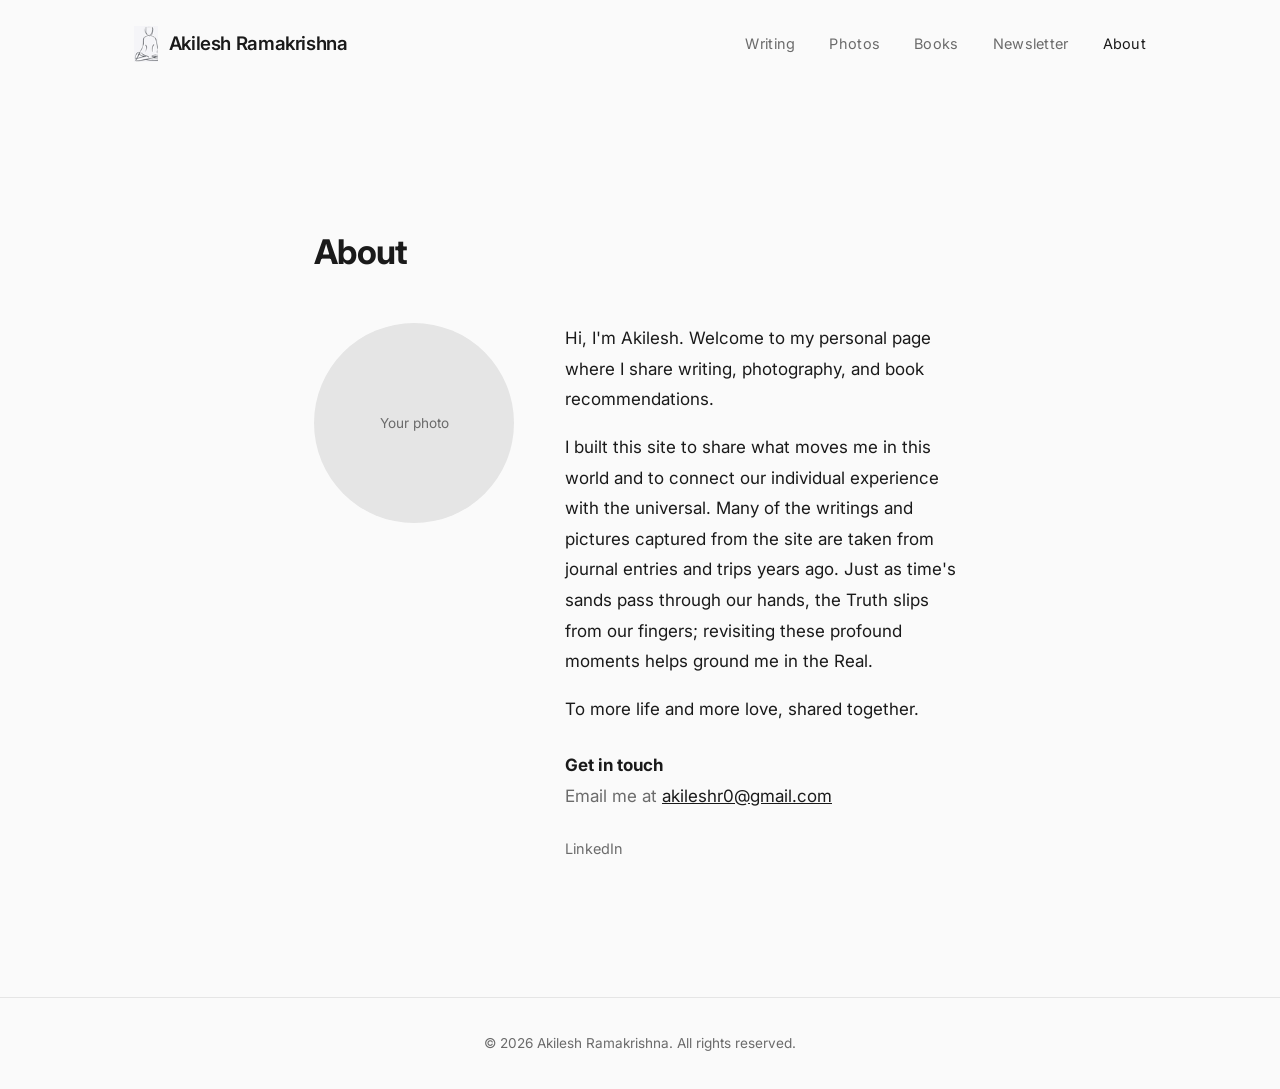
==== about.html @ 3a2b8339 "Initial site launch" ====
<!DOCTYPE html>
<html lang="en">
<head>
  <meta charset="UTF-8">
  <meta name="viewport" content="width=device-width, initial-scale=1.0">
  <title>About — Akilesh Ramakrishna</title>
  <meta name="description" content="About Akilesh Ramakrishna.">
  <link rel="preconnect" href="https://fonts.googleapis.com">
  <link href="https://fonts.googleapis.com/css2?family=Inter:wght@400;500;600;700&display=swap" rel="stylesheet">
  <link rel="stylesheet" href="style.css">
</head>
<body>
  <nav class="site-nav">
    <a href="index.html" class="site-nav__logo"><img src="meditation_logo.png" alt="Logo">Akilesh Ramakrishna</a>
    <button class="nav-toggle" aria-label="Menu" onclick="document.querySelector('.site-nav__links').classList.toggle('open')">
      <span></span><span></span><span></span>
    </button>
    <ul class="site-nav__links">
      <li><a href="writing.html">Writing</a></li>
      <li><a href="photos.html">Photos</a></li>
      <li><a href="books.html">Books</a></li>
      <li><a href="newsletter.html">Newsletter</a></li>
      <li><a href="about.html" class="active">About</a></li>
    </ul>
  </nav>

  <main class="container">
    <section class="about-section">
      <div class="section-header" style="padding-bottom: 2.5rem;">
        <h1 class="section-header__title">About</h1>
      </div>

      <div class="about-content">
        <div class="about-photo">
          <!-- Replace with your photo: <img src="images/headshot.jpg" alt="Akilesh Ramakrishna"> -->
          Your photo
        </div>
        <div class="about-text">
          <p>
            Hi, I'm Akilesh. Welcome to my personal page where I share writing, photography, and book recommendations.
          </p>
          <p>
            I built this site to share what moves me in this world and to connect our individual experience with the universal. Many of the writings and pictures captured from the site are taken from journal entries and trips years ago. Just as time's sands pass through our hands, the Truth slips from our fingers; revisiting these profound moments helps ground me in the Real.
          </p>
          <p>
            To more life and more love, shared together.
          </p>
          <p style="margin-top: 1.5rem;">
            <strong>Get in touch</strong><br>
            <span style="color: var(--color-text-muted);">
              Email me at <a href="mailto:akileshr0@gmail.com" style="color: var(--color-text); text-decoration: underline;">akileshr0@gmail.com</a>
            </span>
          </p>

          <div style="display: flex; gap: 1.5rem; margin-top: 1.5rem;">
            <a href="https://www.linkedin.com/in/akileshramak" target="_blank" style="color: var(--color-text-muted); font-size: 0.85rem;">LinkedIn</a>
          </div>
        </div>
      </div>
    </section>
  </main>

  <footer class="site-footer">
    &copy; 2026 Akilesh Ramakrishna. All rights reserved.
  </footer>
</body>
</html>
---- style.css ----
/* ── Reset & Base ── */
*, *::before, *::after { box-sizing: border-box; margin: 0; padding: 0; }

:root {
  --color-bg: #fafafa;
  --color-text: #1a1a1a;
  --color-text-muted: #6b6b6b;
  --color-accent: #2a2a2a;
  --color-border: #e5e5e5;
  --color-card-bg: #ffffff;
  --color-hover: #f0f0f0;
  --font-sans: 'Inter', -apple-system, BlinkMacSystemFont, 'Segoe UI', Roboto, sans-serif;
  --font-serif: 'Georgia', 'Times New Roman', serif;
  --max-width: 720px;
  --max-width-wide: 1080px;
}

html { font-size: 17px; scroll-behavior: smooth; }

body {
  font-family: var(--font-sans);
  color: var(--color-text);
  background: var(--color-bg);
  line-height: 1.7;
  -webkit-font-smoothing: antialiased;
}

a { color: var(--color-text); text-decoration: none; }
a:hover { color: var(--color-text-muted); }

img { max-width: 100%; height: auto; display: block; }

/* ── Navigation ── */
.site-nav {
  display: flex;
  align-items: center;
  justify-content: space-between;
  max-width: var(--max-width-wide);
  margin: 0 auto;
  padding: 1.5rem 2rem;
}

.site-nav__logo {
  font-size: 1.1rem;
  font-weight: 600;
  letter-spacing: -0.02em;
  display: flex;
  align-items: center;
  gap: 0.6rem;
}

.site-nav__logo img {
  height: 36px;
  width: auto;
}

.site-nav__links {
  display: flex;
  gap: 2rem;
  list-style: none;
}

.site-nav__links a {
  font-size: 0.85rem;
  color: var(--color-text-muted);
  letter-spacing: 0.02em;
  transition: color 0.2s;
}

.site-nav__links a:hover,
.site-nav__links a.active {
  color: var(--color-text);
}

/* Mobile nav toggle */
.nav-toggle { display: none; background: none; border: none; cursor: pointer; padding: 0.5rem; }
.nav-toggle span { display: block; width: 20px; height: 2px; background: var(--color-text); margin: 4px 0; transition: 0.3s; }

/* ── Layout ── */
.container { max-width: var(--max-width); margin: 0 auto; padding: 0 2rem; }
.container--wide { max-width: var(--max-width-wide); margin: 0 auto; padding: 0 2rem; }

/* ── Hero (Home) ── */
.hero {
  padding: 6rem 0 4rem;
  text-align: left;
}

.hero__title {
  font-size: 2.8rem;
  font-weight: 700;
  letter-spacing: -0.03em;
  line-height: 1.15;
  margin-bottom: 1.2rem;
}

.hero__subtitle {
  font-size: 1.15rem;
  color: var(--color-text-muted);
  max-width: 520px;
  line-height: 1.7;
}

/* ── Section headers ── */
.section-header {
  padding: 4rem 0 2rem;
}

.section-header__title {
  font-size: 2rem;
  font-weight: 700;
  letter-spacing: -0.02em;
}

.section-header__desc {
  color: var(--color-text-muted);
  margin-top: 0.5rem;
  font-size: 0.95rem;
}

/* ── Cards (Writing / Books) ── */
.card-list {
  display: flex;
  flex-direction: column;
  gap: 1px;
  border-top: 1px solid var(--color-border);
}

.card {
  display: block;
  padding: 1.8rem 0;
  border-bottom: 1px solid var(--color-border);
  transition: background 0.15s;
}

.card:hover { background: var(--color-hover); margin: 0 -2rem; padding: 1.8rem 2rem; }

.card__date {
  font-size: 0.78rem;
  color: var(--color-text-muted);
  text-transform: uppercase;
  letter-spacing: 0.06em;
  margin-bottom: 0.4rem;
}

.card__title {
  font-size: 1.15rem;
  font-weight: 600;
  margin-bottom: 0.4rem;
  letter-spacing: -0.01em;
}

.card__excerpt {
  font-size: 0.9rem;
  color: var(--color-text-muted);
  line-height: 1.6;
}

/* ── Photo Grid ── */
.photo-grid {
  display: grid;
  grid-template-columns: repeat(3, 1fr);
  gap: 4px;
}

.photo-grid__item {
  aspect-ratio: 1;
  overflow: hidden;
  cursor: pointer;
  position: relative;
}

.photo-grid__item img {
  width: 100%;
  height: 100%;
  object-fit: cover;
  transition: transform 0.3s ease;
}

.photo-grid__item:hover img {
  transform: scale(1.03);
}

/* Photo lightbox */
.lightbox {
  display: none;
  position: fixed;
  inset: 0;
  background: rgba(0,0,0,0.92);
  z-index: 1000;
  align-items: center;
  justify-content: center;
  cursor: pointer;
}

.lightbox.active { display: flex; }

.lightbox img {
  max-width: 90vw;
  max-height: 90vh;
  object-fit: contain;
}

.lightbox__caption {
  position: absolute;
  bottom: 2rem;
  left: 50%;
  transform: translateX(-50%);
  color: #ccc;
  font-size: 0.85rem;
}

.lightbox__close {
  position: absolute;
  top: 1.5rem;
  right: 2rem;
  color: #fff;
  font-size: 1.5rem;
  cursor: pointer;
  background: none;
  border: none;
}

/* ── Books ── */
.book-card {
  display: flex;
  gap: 1.5rem;
  padding: 1.8rem 0;
  border-bottom: 1px solid var(--color-border);
}

.book-card__cover {
  width: 80px;
  height: 120px;
  background: var(--color-border);
  border-radius: 4px;
  flex-shrink: 0;
  display: flex;
  align-items: center;
  justify-content: center;
  font-size: 0.7rem;
  color: var(--color-text-muted);
}

.book-card__info { flex: 1; }

.book-card__title {
  font-size: 1.05rem;
  font-weight: 600;
  margin-bottom: 0.2rem;
}

.book-card__author {
  font-size: 0.85rem;
  color: var(--color-text-muted);
  margin-bottom: 0.5rem;
}

.book-card__notes {
  font-size: 0.88rem;
  color: var(--color-text-muted);
  line-height: 1.6;
}

/* ── Newsletter ── */
.newsletter-section {
  padding: 4rem 0;
}

.newsletter-box {
  background: var(--color-card-bg);
  border: 1px solid var(--color-border);
  border-radius: 8px;
  padding: 3rem;
  text-align: center;
  max-width: 520px;
  margin: 0 auto;
}

.newsletter-box__title {
  font-size: 1.4rem;
  font-weight: 700;
  margin-bottom: 0.5rem;
}

.newsletter-box__desc {
  color: var(--color-text-muted);
  font-size: 0.9rem;
  margin-bottom: 1.5rem;
}

.newsletter-form {
  display: flex;
  gap: 0.5rem;
}

.newsletter-form input[type="email"] {
  flex: 1;
  padding: 0.7rem 1rem;
  border: 1px solid var(--color-border);
  border-radius: 6px;
  font-size: 0.9rem;
  font-family: var(--font-sans);
  outline: none;
  transition: border-color 0.2s;
}

.newsletter-form input[type="email"]:focus {
  border-color: var(--color-accent);
}

.newsletter-form button {
  padding: 0.7rem 1.5rem;
  background: var(--color-accent);
  color: #fff;
  border: none;
  border-radius: 6px;
  font-size: 0.9rem;
  font-family: var(--font-sans);
  cursor: pointer;
  transition: opacity 0.2s;
}

.newsletter-form button:hover { opacity: 0.85; }

/* ── About ── */
.about-section {
  padding: 4rem 0;
}

.about-content {
  display: flex;
  gap: 3rem;
  align-items: flex-start;
}

.about-photo {
  width: 200px;
  height: 200px;
  border-radius: 50%;
  background: var(--color-border);
  flex-shrink: 0;
  display: flex;
  align-items: center;
  justify-content: center;
  font-size: 0.8rem;
  color: var(--color-text-muted);
  overflow: hidden;
}

.about-photo img {
  width: 100%;
  height: 100%;
  object-fit: cover;
}

.about-text { flex: 1; }

.about-text p {
  margin-bottom: 1rem;
  line-height: 1.8;
}

.about-text p:last-child { margin-bottom: 0; }

/* ── Footer ── */
.site-footer {
  border-top: 1px solid var(--color-border);
  padding: 2rem;
  text-align: center;
  font-size: 0.8rem;
  color: var(--color-text-muted);
  margin-top: 4rem;
}

/* ── Responsive ── */
@media (max-width: 768px) {
  html { font-size: 16px; }

  .site-nav { padding: 1rem 1.5rem; }
  .site-nav__links { display: none; flex-direction: column; position: absolute; top: 60px; left: 0; right: 0; background: var(--color-bg); padding: 1rem 1.5rem; border-bottom: 1px solid var(--color-border); gap: 1rem; }
  .site-nav__links.open { display: flex; }
  .nav-toggle { display: block; }

  .container, .container--wide { padding: 0 1.5rem; }
  .hero { padding: 3rem 0 2rem; }
  .hero__title { font-size: 2rem; }

  .photo-grid { grid-template-columns: repeat(2, 1fr); }

  .about-content { flex-direction: column; align-items: center; text-align: center; }
  .about-photo { width: 150px; height: 150px; }

  .newsletter-form { flex-direction: column; }

  .book-card { flex-direction: column; gap: 1rem; }
}
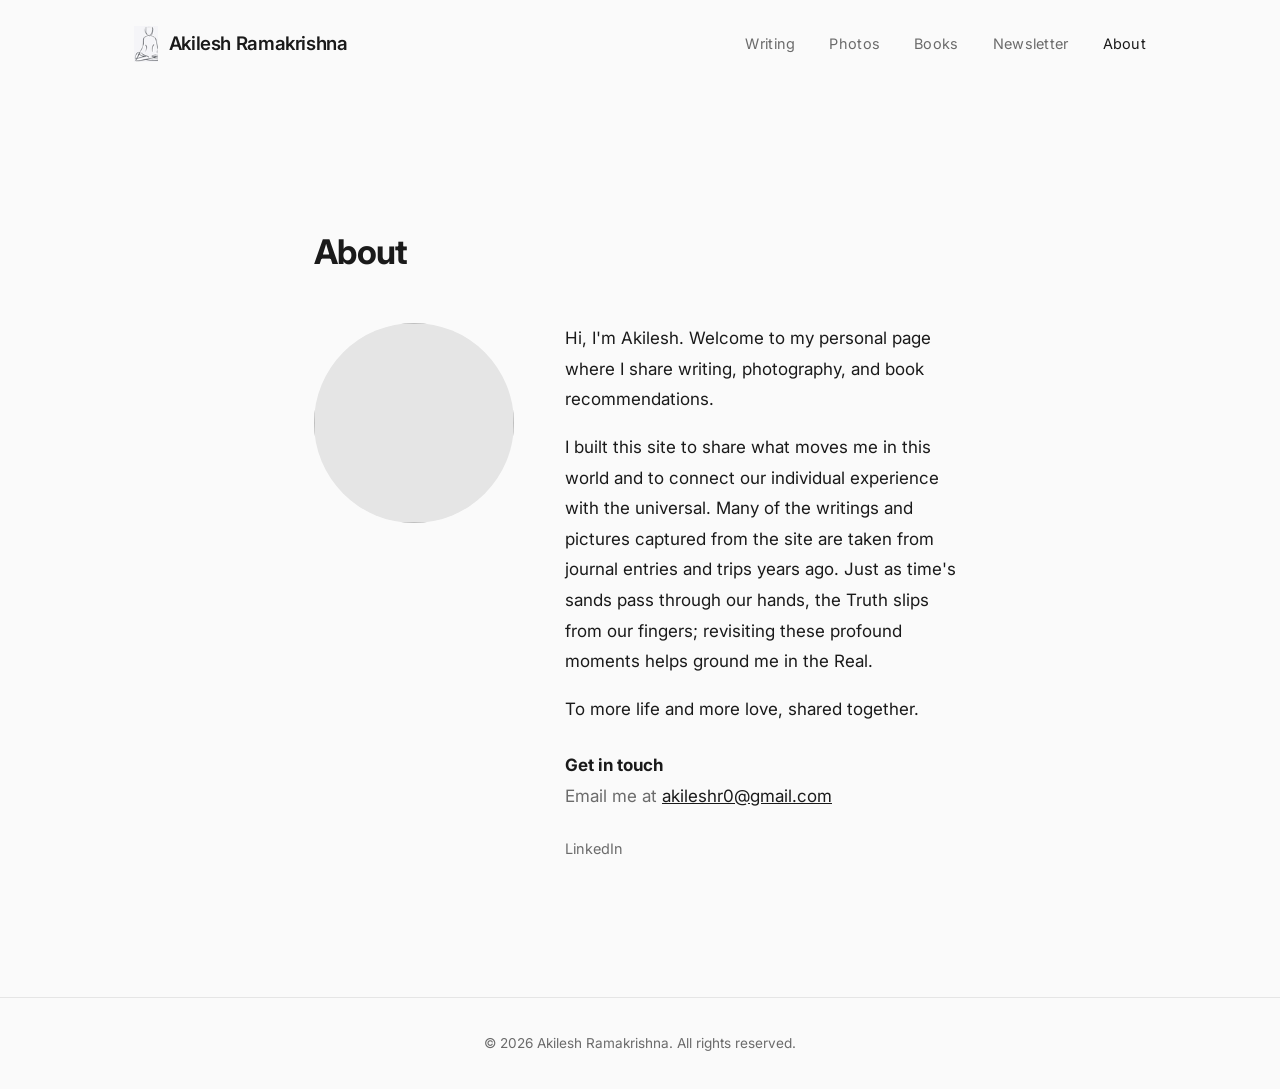
==== commit 2e7f8d7e: "about pic" ====
--- a/about.html
+++ b/about.html
@@ -32,8 +32,8 @@
 
       <div class="about-content">
         <div class="about-photo">
-          <!-- Replace with your photo: <img src="images/headshot.jpg" alt="Akilesh Ramakrishna"> -->
-          Your photo
+          <img src="headshot.JPG">
+  
         </div>
         <div class="about-text">
           <p>
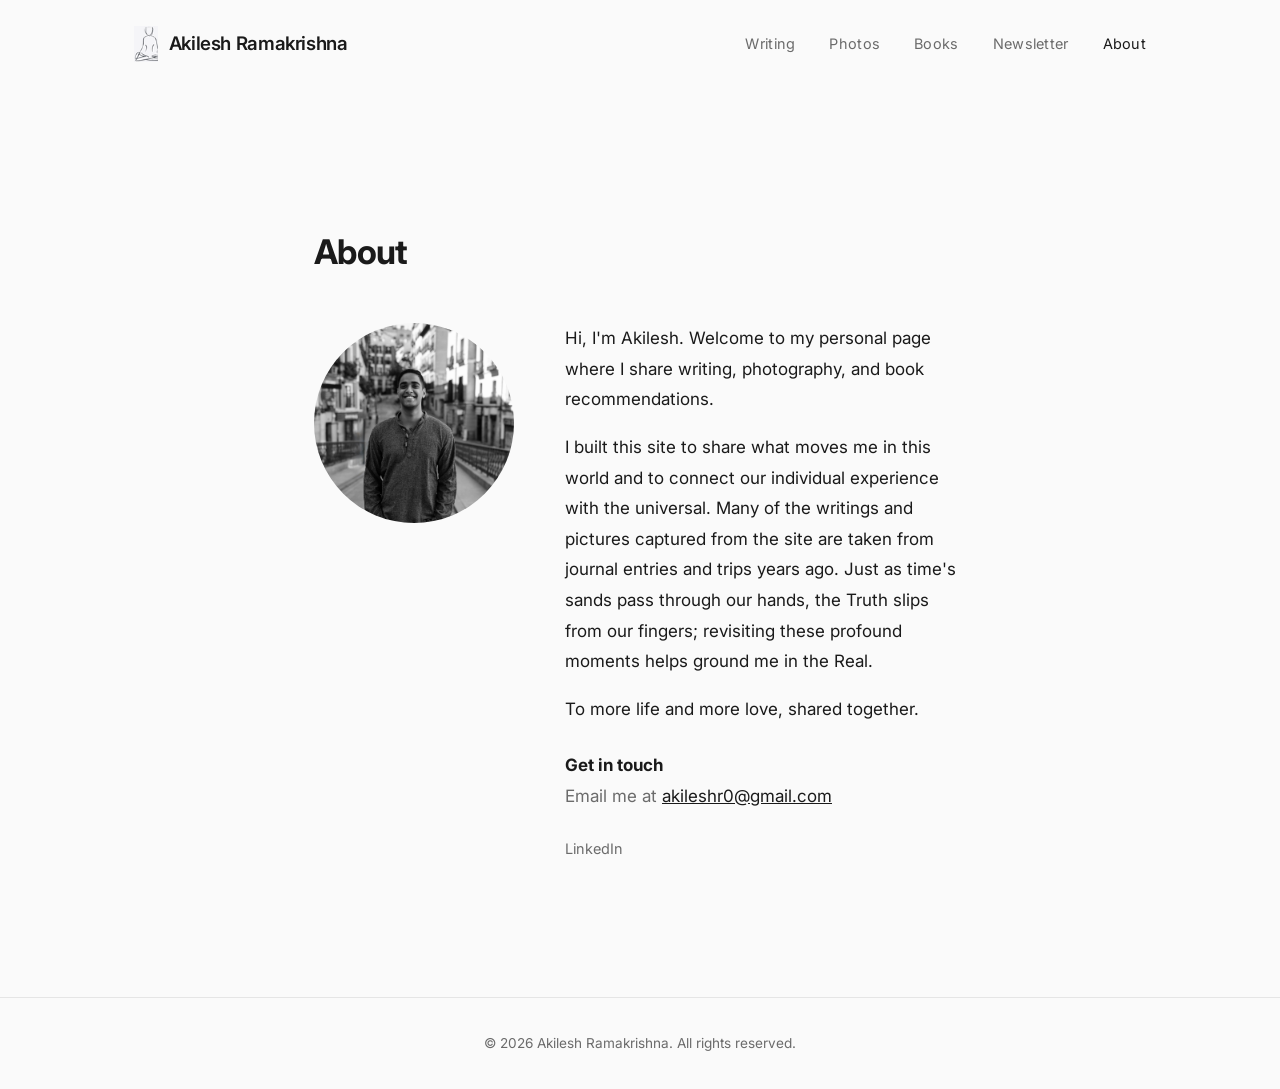
==== commit af8db241: "Photo page overhaul" ====
--- a/about.html
+++ b/about.html
@@ -32,7 +32,7 @@
 
       <div class="about-content">
         <div class="about-photo">
-          <img src="headshot.JPG">
+          <img src="headshot.jpg" alt="Akilesh Ramakrishna">
   
         </div>
         <div class="about-text">
--- a/style.css
+++ b/style.css
@@ -323,6 +323,20 @@
 
 .newsletter-form button:hover { opacity: 0.85; }
 
+.newsletter-thanks {
+  color: var(--color-text);
+  font-weight: 600;
+  padding: 0.5rem 0;
+}
+.newsletter-thanks span {
+  display: block;
+  color: var(--color-text-muted);
+  font-weight: 400;
+  font-size: 0.9rem;
+  margin-top: 0.3rem;
+}
+.newsletter-form button[disabled] { opacity: 0.6; cursor: default; }
+
 /* ── About ── */
 .about-section {
   padding: 4rem 0;
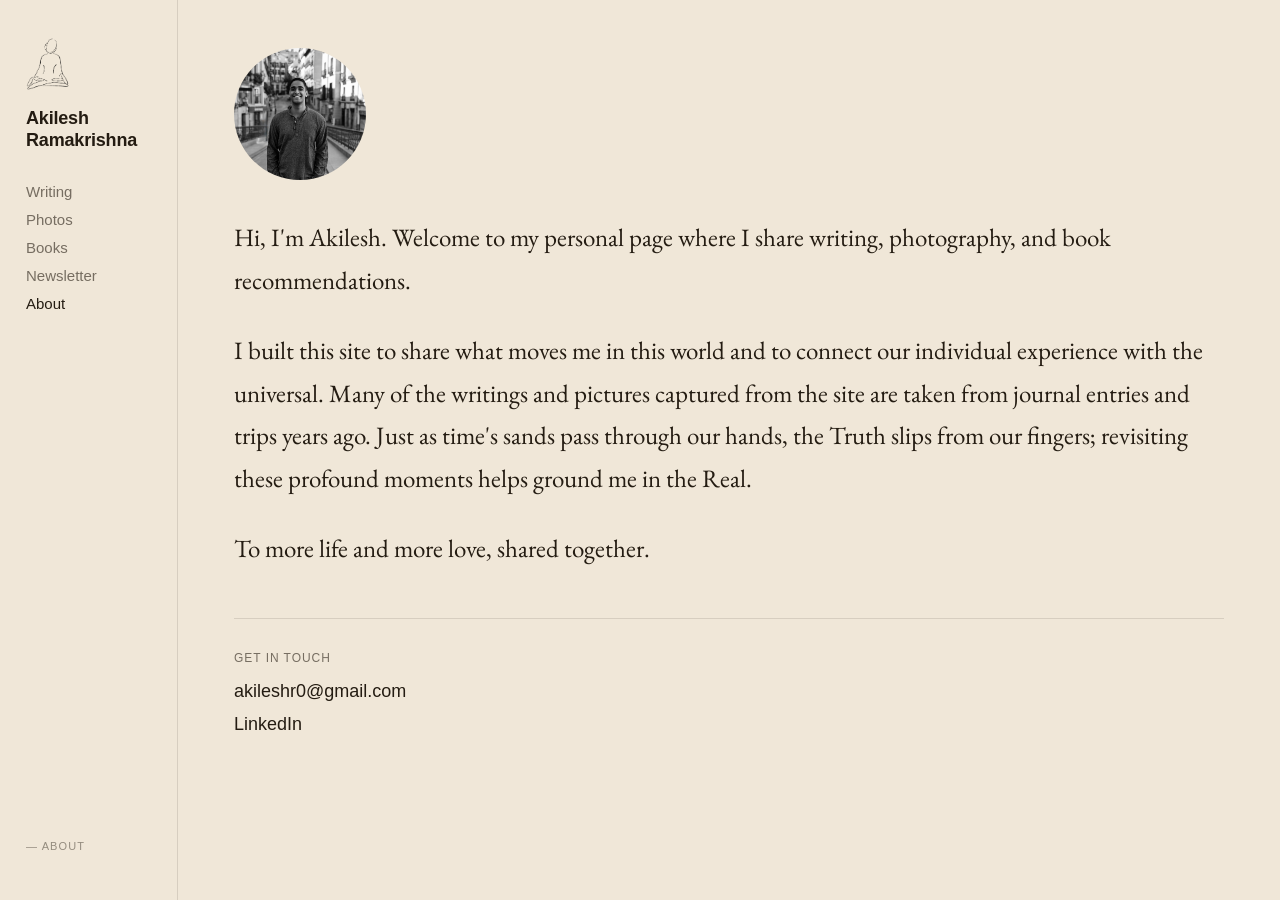
==== commit 4a2142bf: "Redesign site: sidebar layout, palette, photos page, books covers, sketch logo" ====
--- a/about.html
+++ b/about.html
@@ -6,62 +6,43 @@
   <title>About — Akilesh Ramakrishna</title>
   <meta name="description" content="About Akilesh Ramakrishna.">
   <link rel="preconnect" href="https://fonts.googleapis.com">
-  <link href="https://fonts.googleapis.com/css2?family=Inter:wght@400;500;600;700&display=swap" rel="stylesheet">
-  <link rel="stylesheet" href="style.css">
+  <link rel="preconnect" href="https://fonts.gstatic.com" crossorigin>
+  <link href="https://fonts.googleapis.com/css2?family=EB+Garamond:ital,wght@0,400;0,500;1,400&display=swap" rel="stylesheet">
+  <link rel="stylesheet" href="styles.css">
 </head>
 <body>
-  <nav class="site-nav">
-    <a href="index.html" class="site-nav__logo"><img src="meditation_logo.png" alt="Logo">Akilesh Ramakrishna</a>
-    <button class="nav-toggle" aria-label="Menu" onclick="document.querySelector('.site-nav__links').classList.toggle('open')">
-      <span></span><span></span><span></span>
-    </button>
-    <ul class="site-nav__links">
-      <li><a href="writing.html">Writing</a></li>
-      <li><a href="photos.html">Photos</a></li>
-      <li><a href="books.html">Books</a></li>
-      <li><a href="newsletter.html">Newsletter</a></li>
-      <li><a href="about.html" class="active">About</a></li>
-    </ul>
-  </nav>
 
-  <main class="container">
-    <section class="about-section">
-      <div class="section-header" style="padding-bottom: 2.5rem;">
-        <h1 class="section-header__title">About</h1>
+  <aside class="sidebar">
+    <a class="sidebar__name" href="index.html"><img class="sidebar__logo" src="sketch_transparent.png" alt="">Akilesh Ramakrishna</a>
+    <nav class="sidebar__nav">
+      <a href="writing.html">Writing</a>
+      <a href="photos.html">Photos</a>
+      <a href="books.html">Books</a>
+      <a href="newsletter.html">Newsletter</a>
+      <a href="about.html" class="active">About</a>
+    </nav>
+    <div class="sidebar__bottom">
+      <div class="sidebar__label">— about</div>
+    </div>
+  </aside>
+
+  <main class="main">
+    <div class="main__inner">
+      <img class="about-photo" src="headshot.jpg" alt="Akilesh Ramakrishna">
+
+      <div class="about-prose">
+        <p>Hi, I'm Akilesh. Welcome to my personal page where I share writing, photography, and book recommendations.</p>
+        <p>I built this site to share what moves me in this world and to connect our individual experience with the universal. Many of the writings and pictures captured from the site are taken from journal entries and trips years ago. Just as time's sands pass through our hands, the Truth slips from our fingers; revisiting these profound moments helps ground me in the Real.</p>
+        <p>To more life and more love, shared together.</p>
       </div>
 
-      <div class="about-content">
-        <div class="about-photo">
-          <img src="headshot.jpg" alt="Akilesh Ramakrishna">
-  
-        </div>
-        <div class="about-text">
-          <p>
-            Hi, I'm Akilesh. Welcome to my personal page where I share writing, photography, and book recommendations.
-          </p>
-          <p>
-            I built this site to share what moves me in this world and to connect our individual experience with the universal. Many of the writings and pictures captured from the site are taken from journal entries and trips years ago. Just as time's sands pass through our hands, the Truth slips from our fingers; revisiting these profound moments helps ground me in the Real.
-          </p>
-          <p>
-            To more life and more love, shared together.
-          </p>
-          <p style="margin-top: 1.5rem;">
-            <strong>Get in touch</strong><br>
-            <span style="color: var(--color-text-muted);">
-              Email me at <a href="mailto:akileshr0@gmail.com" style="color: var(--color-text); text-decoration: underline;">akileshr0@gmail.com</a>
-            </span>
-          </p>
-
-          <div style="display: flex; gap: 1.5rem; margin-top: 1.5rem;">
-            <a href="https://www.linkedin.com/in/akileshramak" target="_blank" style="color: var(--color-text-muted); font-size: 0.85rem;">LinkedIn</a>
-          </div>
-        </div>
+      <div class="contact">
+        <div class="section-label">Get in Touch</div>
+        <a href="mailto:akileshr0@gmail.com">akileshr0@gmail.com</a>
+        <a href="https://www.linkedin.com/in/akileshramak" target="_blank" rel="noopener">LinkedIn</a>
       </div>
-    </section>
+    </div>
   </main>
 
-  <footer class="site-footer">
-    &copy; 2026 Akilesh Ramakrishna. All rights reserved.
-  </footer>
 </body>
 </html>
--- a/styles.css
+++ b/styles.css
@@ -0,0 +1,423 @@
+/* ============================================================
+   Shared design system — Akilesh Ramakrishna
+   Used by: index, writing, books, newsletter, about, articles
+   (photos.html has its own self-contained styles)
+   ============================================================ */
+
+:root {
+  --bg: #f0e7d8;            /* warm beige */
+  --text: #241c12;          /* dark warm brown */
+  --muted: rgba(36, 28, 18, 0.6);
+  --muted-2: rgba(36, 28, 18, 0.45);
+  --faint: rgba(36, 28, 18, 0.72);
+  --border: rgba(36, 28, 18, 0.12);
+  --line: rgba(36, 28, 18, 0.22);     /* pill / control borders */
+  --sidebar-border: rgba(36, 28, 18, 0.12);
+  --serif: 'EB Garamond', Georgia, 'Times New Roman', serif;
+  --sans: -apple-system, BlinkMacSystemFont, 'Segoe UI', Roboto, sans-serif;
+}
+
+* { box-sizing: border-box; margin: 0; padding: 0; }
+
+body {
+  font-family: var(--sans);
+  background: var(--bg);
+  color: var(--text);
+  display: flex;
+  height: 100vh;
+  overflow: hidden;
+  -webkit-font-smoothing: antialiased;
+  text-rendering: optimizeLegibility;
+}
+
+/* ── Sidebar ──────────────────────────────────────────────── */
+.sidebar {
+  width: 178px;
+  flex: 0 0 178px;
+  height: 100vh;
+  padding: 34px 26px;
+  border-right: 0.5px solid var(--sidebar-border);
+  display: flex;
+  flex-direction: column;
+}
+.sidebar__logo { display: block; height: 60px; width: auto; margin-bottom: 14px; }
+.sidebar__name {
+  font-family: var(--sans);
+  font-size: 18px;
+  font-weight: 600;
+  color: var(--text);
+  text-decoration: none;
+  display: block;
+  margin-bottom: 32px;
+  letter-spacing: -0.01em;
+  line-height: 1.2;
+}
+.sidebar__nav { display: flex; flex-direction: column; gap: 11px; }
+.sidebar__nav a {
+  font-family: var(--sans);
+  font-size: 15px;
+  color: var(--muted);
+  text-decoration: none;
+  transition: color 0.15s;
+  width: max-content;
+}
+.sidebar__nav a:hover { color: var(--text); }
+.sidebar__nav a.active { color: var(--text); font-weight: 500; }
+
+.sidebar__bottom { margin-top: auto; }
+.sidebar__label {
+  font-family: var(--sans);
+  font-size: 11px;
+  text-transform: uppercase;
+  letter-spacing: 0.1em;
+  color: var(--muted-2);
+  margin-bottom: 14px;
+}
+
+/* Filter pills (match the photos page toggle buttons) */
+.sidebar__filters { display: flex; flex-direction: column; align-items: flex-start; gap: 8px; }
+.filter-link {
+  font-family: var(--sans);
+  font-size: 12px;
+  color: var(--muted);
+  background: transparent;
+  border: 0.5px solid var(--line);
+  border-radius: 999px;
+  padding: 6px 13px;
+  cursor: pointer;
+  width: max-content;
+  transition: color 0.15s, background 0.15s, border-color 0.15s;
+}
+.filter-link:hover { color: var(--text); border-color: rgba(36, 28, 18, 0.4); }
+.filter-link.active { color: var(--bg); background: var(--text); border-color: var(--text); }
+
+/* ── Main content (left-justified, fills the page) ────────── */
+.main {
+  flex: 1;
+  height: 100vh;
+  overflow-y: auto;
+  padding: 48px 56px;
+}
+.main__inner { max-width: none; }
+
+.section-label {
+  font-family: var(--sans);
+  font-size: 12px;
+  text-transform: uppercase;
+  letter-spacing: 0.08em;
+  color: var(--muted);
+  margin-bottom: 16px;
+}
+.section-block { margin-bottom: 52px; }
+
+/* ── Writing rows ─────────────────────────────────────────── */
+.year-divider {
+  font-family: var(--sans);
+  font-size: 13px;
+  text-transform: uppercase;
+  letter-spacing: 0.14em;
+  color: var(--muted);
+  margin: 32px 0 12px;
+}
+.year-divider:first-child { margin-top: 0; }
+.article {
+  display: flex;
+  gap: 22px;
+  align-items: flex-start;
+  padding: 20px 0;
+  border-bottom: 0.5px solid var(--border);
+}
+.article__meta { flex: 0 0 84px; min-width: 84px; }
+.article__date { font-family: var(--sans); font-size: 13px; color: var(--muted); }
+.article__cat {
+  font-family: var(--sans);
+  font-size: 11px;
+  text-transform: uppercase;
+  letter-spacing: 0.06em;
+  color: var(--muted-2);
+  margin-top: 4px;
+}
+.article__thumb {
+  flex: 0 0 96px;
+  width: 96px;
+  height: 64px;
+  border-radius: 2px;
+  object-fit: cover;
+}
+.article__body { flex: 1; }
+.article__title {
+  font-family: var(--serif);
+  font-size: 24px;
+  font-weight: 500;
+  color: var(--text);
+  text-decoration: none;
+  display: block;
+  transition: color 0.15s;
+}
+.article__title:hover { color: var(--faint); }
+.article__excerpt {
+  font-family: var(--serif);
+  font-size: 19px;
+  line-height: 1.55;
+  color: var(--muted);
+  margin-top: 6px;
+}
+
+/* ── Books ────────────────────────────────────────────────── */
+.reading-grid {
+  display: grid;
+  grid-template-columns: repeat(2, 1fr);
+  gap: 16px;
+  max-width: 680px;
+  margin-bottom: 8px;
+}
+.read-card {
+  display: flex;
+  gap: 14px;
+  border: 0.5px solid var(--border);
+  border-radius: 4px;
+  padding: 15px;
+}
+.read-card__cover {
+  flex: 0 0 60px;
+  width: 60px;
+  aspect-ratio: 2 / 3;
+  object-fit: cover;
+  border-radius: 2px;
+  background: var(--border);
+}
+.read-card__genre {
+  font-family: var(--sans);
+  font-size: 11px;
+  text-transform: uppercase;
+  letter-spacing: 0.06em;
+  color: var(--muted-2);
+}
+.read-card__title { font-family: var(--sans); font-size: 15px; font-weight: 500; margin-top: 4px; }
+.read-card__author { font-family: var(--sans); font-size: 13px; color: var(--muted); margin-top: 3px; }
+
+.year-block { margin-bottom: 44px; }
+.year-head { display: flex; align-items: center; gap: 14px; margin-bottom: 22px; }
+.year-head__label {
+  font-family: var(--sans);
+  font-size: 13px;
+  text-transform: uppercase;
+  letter-spacing: 0.14em;
+  color: var(--muted);
+}
+.rule { flex: 1; height: 0.5px; background: var(--border); border: none; }
+
+.genre-block { margin-bottom: 28px; }
+.genre-label {
+  display: flex;
+  align-items: center;
+  gap: 12px;
+  font-family: var(--sans);
+  font-size: 12px;
+  text-transform: uppercase;
+  letter-spacing: 0.08em;
+  color: var(--muted);
+  margin-bottom: 18px;
+}
+.book-grid {
+  display: grid;
+  grid-template-columns: repeat(auto-fill, minmax(88px, 1fr));
+  gap: 24px 18px;
+}
+.book__dot {
+  width: 5px;
+  height: 5px;
+  border-radius: 50%;
+  background: rgba(36, 28, 18, 0.5);
+  margin: 0 0 6px 1px;
+}
+.book__cover {
+  width: 100%;
+  aspect-ratio: 2 / 3;
+  object-fit: cover;
+  border-radius: 2px;
+  background: var(--border);
+  display: block;
+}
+.book__cover--ph {
+  display: flex;
+  align-items: center;
+  justify-content: center;
+  font-family: var(--sans);
+  font-size: 10px;
+  text-transform: uppercase;
+  letter-spacing: 0.05em;
+  color: var(--muted);
+  text-align: center;
+  padding: 5px;
+}
+.book__title { font-family: var(--serif); font-size: 14px; line-height: 1.3; margin-top: 7px; }
+.book__author { font-family: var(--sans); font-size: 11px; color: var(--muted); margin-top: 2px; }
+
+/* ── Prose / intros ───────────────────────────────────────── */
+.prose { font-family: var(--serif); color: var(--text); }
+.home-intro {
+  font-family: var(--serif);
+  font-size: 23px;
+  line-height: 1.75;
+  max-width: 660px;
+  margin-bottom: 52px;
+  text-wrap: balance; /* avoid a lone word on the last line */
+}
+.home-logo { width: 24px; height: 24px; display: block; margin-bottom: 22px; }
+.lead {
+  font-family: var(--serif);
+  font-size: 26px;
+  line-height: 1.55;
+  margin-bottom: 40px;
+}
+
+/* ── Newsletter form ──────────────────────────────────────── */
+.nl-sub { font-family: var(--sans); font-size: 18px; color: var(--muted); margin-bottom: 22px; }
+.nl-form { display: flex; gap: 12px; max-width: 560px; margin-bottom: 16px; }
+.nl-form input[type="email"] {
+  flex: 1;
+  font-family: var(--sans);
+  font-size: 17px;
+  padding: 14px 16px;
+  color: var(--text);
+  background: #faf6ee;
+  border: 0.5px solid var(--line);
+  border-radius: 4px;
+}
+.nl-form input[type="email"]:focus { outline: none; border-color: rgba(36, 28, 18, 0.4); }
+.nl-form button {
+  font-family: var(--sans);
+  font-size: 17px;
+  font-weight: 500;
+  padding: 14px 28px;
+  color: var(--bg);
+  background: var(--text);
+  border: none;
+  border-radius: 4px;
+  cursor: pointer;
+  transition: opacity 0.15s;
+}
+.nl-form button:hover { opacity: 0.88; }
+.nl-fine { font-family: var(--sans); font-size: 14px; color: var(--muted); }
+.nl-thanks { font-family: var(--serif); font-size: 23px; color: var(--text); max-width: 560px; }
+.nl-thanks span { display: block; font-size: 16px; color: var(--muted); margin-top: 5px; }
+
+/* ── Info cards (newsletter "what to expect") ─────────────── */
+.card-3 {
+  display: grid;
+  grid-template-columns: repeat(3, 1fr);
+  gap: 24px;
+}
+.info-card { border: 0.5px solid var(--border); border-radius: 6px; padding: 30px 30px; }
+.info-card__title { font-family: var(--sans); font-size: 21px; font-weight: 500; margin-bottom: 12px; }
+.info-card__desc { font-family: var(--serif); font-size: 18px; line-height: 1.5; color: var(--muted); }
+
+/* ── About ────────────────────────────────────────────────── */
+.about-photo { width: 132px; height: 132px; border-radius: 50%; object-fit: cover; margin-bottom: 32px; }
+.about-prose p {
+  font-family: var(--serif);
+  font-size: 25px;
+  line-height: 1.7;
+  margin-bottom: 28px;
+}
+.contact { margin-top: 48px; padding-top: 32px; border-top: 0.5px solid var(--border); }
+.contact a {
+  font-family: var(--sans);
+  font-size: 18px;
+  color: var(--text);
+  text-decoration: none;
+  display: block;
+  margin-top: 12px;
+}
+.contact a:hover { color: var(--muted); }
+
+/* ── Footer / links ───────────────────────────────────────── */
+.view-all {
+  font-family: var(--sans);
+  font-size: 14px;
+  color: var(--muted);
+  text-decoration: none;
+  display: inline-block;
+  margin-top: 20px;
+}
+.view-all:hover { color: var(--text); }
+.footer {
+  font-family: var(--sans);
+  font-size: 11px;
+  color: var(--muted-2);
+  margin-top: 56px;
+  padding-bottom: 24px;
+}
+
+/* ── Article (individual post) ────────────────────────────── */
+.post { max-width: 760px; }
+.post__date {
+  font-family: var(--sans);
+  font-size: 13px;
+  text-transform: uppercase;
+  letter-spacing: 0.08em;
+  color: var(--muted);
+  margin-bottom: 14px;
+}
+.post__title {
+  font-family: var(--serif);
+  font-size: 40px;
+  font-weight: 500;
+  line-height: 1.18;
+  letter-spacing: -0.01em;
+  margin-bottom: 32px;
+}
+.post__body { font-family: var(--serif); font-size: 20px; line-height: 1.8; color: var(--text); }
+.post__body p { margin-bottom: 22px; }
+.post__body h2 {
+  font-family: var(--sans);
+  font-size: 17px;
+  font-weight: 600;
+  letter-spacing: 0;
+  margin: 36px 0 14px;
+}
+.post__body blockquote {
+  border-left: 2px solid var(--border);
+  padding-left: 18px;
+  margin: 24px 0;
+  color: var(--muted);
+  font-style: italic;
+}
+.post__body img { max-width: 100%; display: block; border-radius: 4px; margin: 28px 0; }
+.post__body code {
+  font-family: ui-monospace, SFMono-Regular, Menlo, monospace;
+  font-size: 0.85em;
+  background: rgba(36, 28, 18, 0.06);
+  padding: 1px 5px;
+  border-radius: 3px;
+}
+.post__back {
+  font-family: var(--sans);
+  font-size: 14px;
+  color: var(--muted);
+  text-decoration: none;
+  display: inline-block;
+  margin-top: 44px;
+  padding-top: 28px;
+  border-top: 0.5px solid var(--border);
+}
+.post__back:hover { color: var(--text); }
+
+/* ── Mobile fallback ──────────────────────────────────────── */
+@media (max-width: 640px) {
+  body { flex-direction: column; height: auto; overflow: visible; }
+  .sidebar {
+    width: 100%;
+    flex-basis: auto;
+    height: auto;
+    border-right: none;
+    border-bottom: 0.5px solid var(--sidebar-border);
+  }
+  .sidebar__bottom { margin-top: 20px; }
+  .sidebar__nav { flex-flow: row wrap; gap: 16px; }
+  .sidebar__filters { flex-flow: row wrap; gap: 8px; }
+  .main { height: auto; overflow: visible; padding: 32px 24px; }
+  .card-3 { grid-template-columns: 1fr; }
+  .reading-grid { grid-template-columns: 1fr; }
+}
